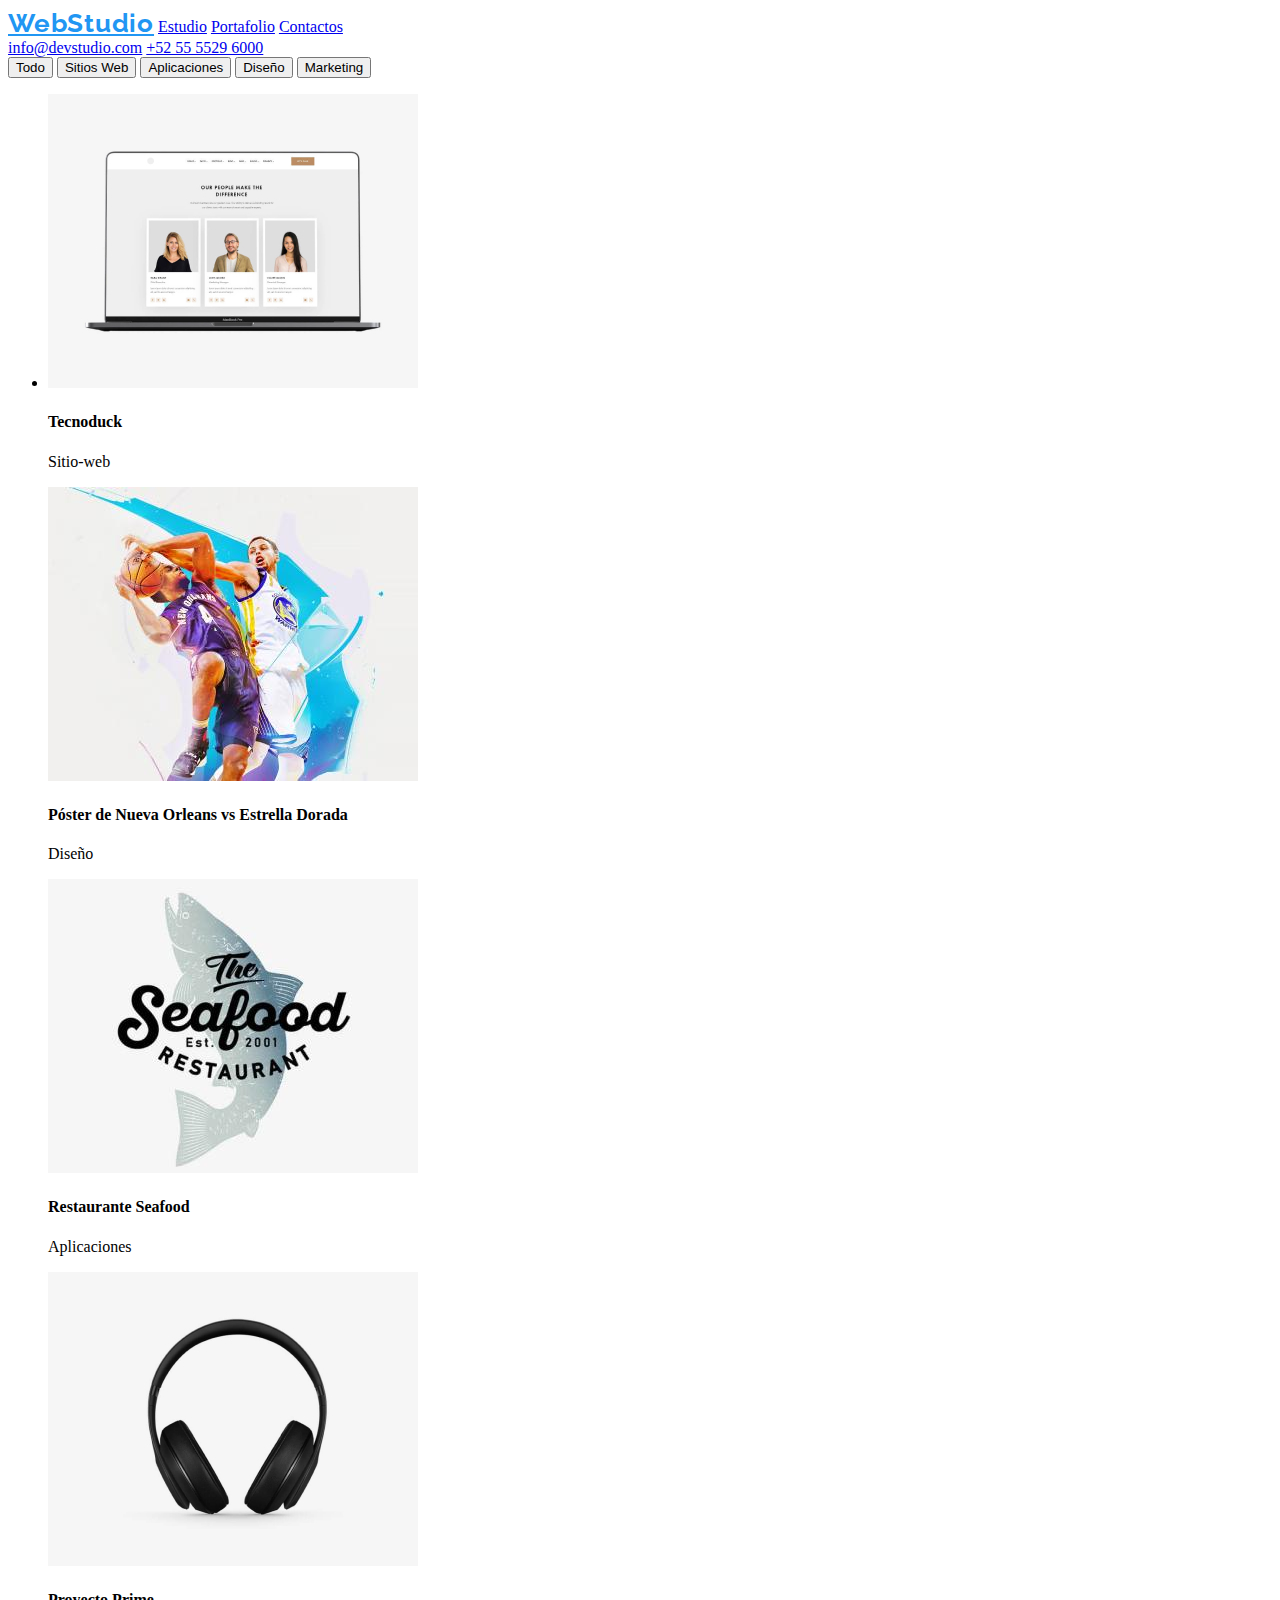
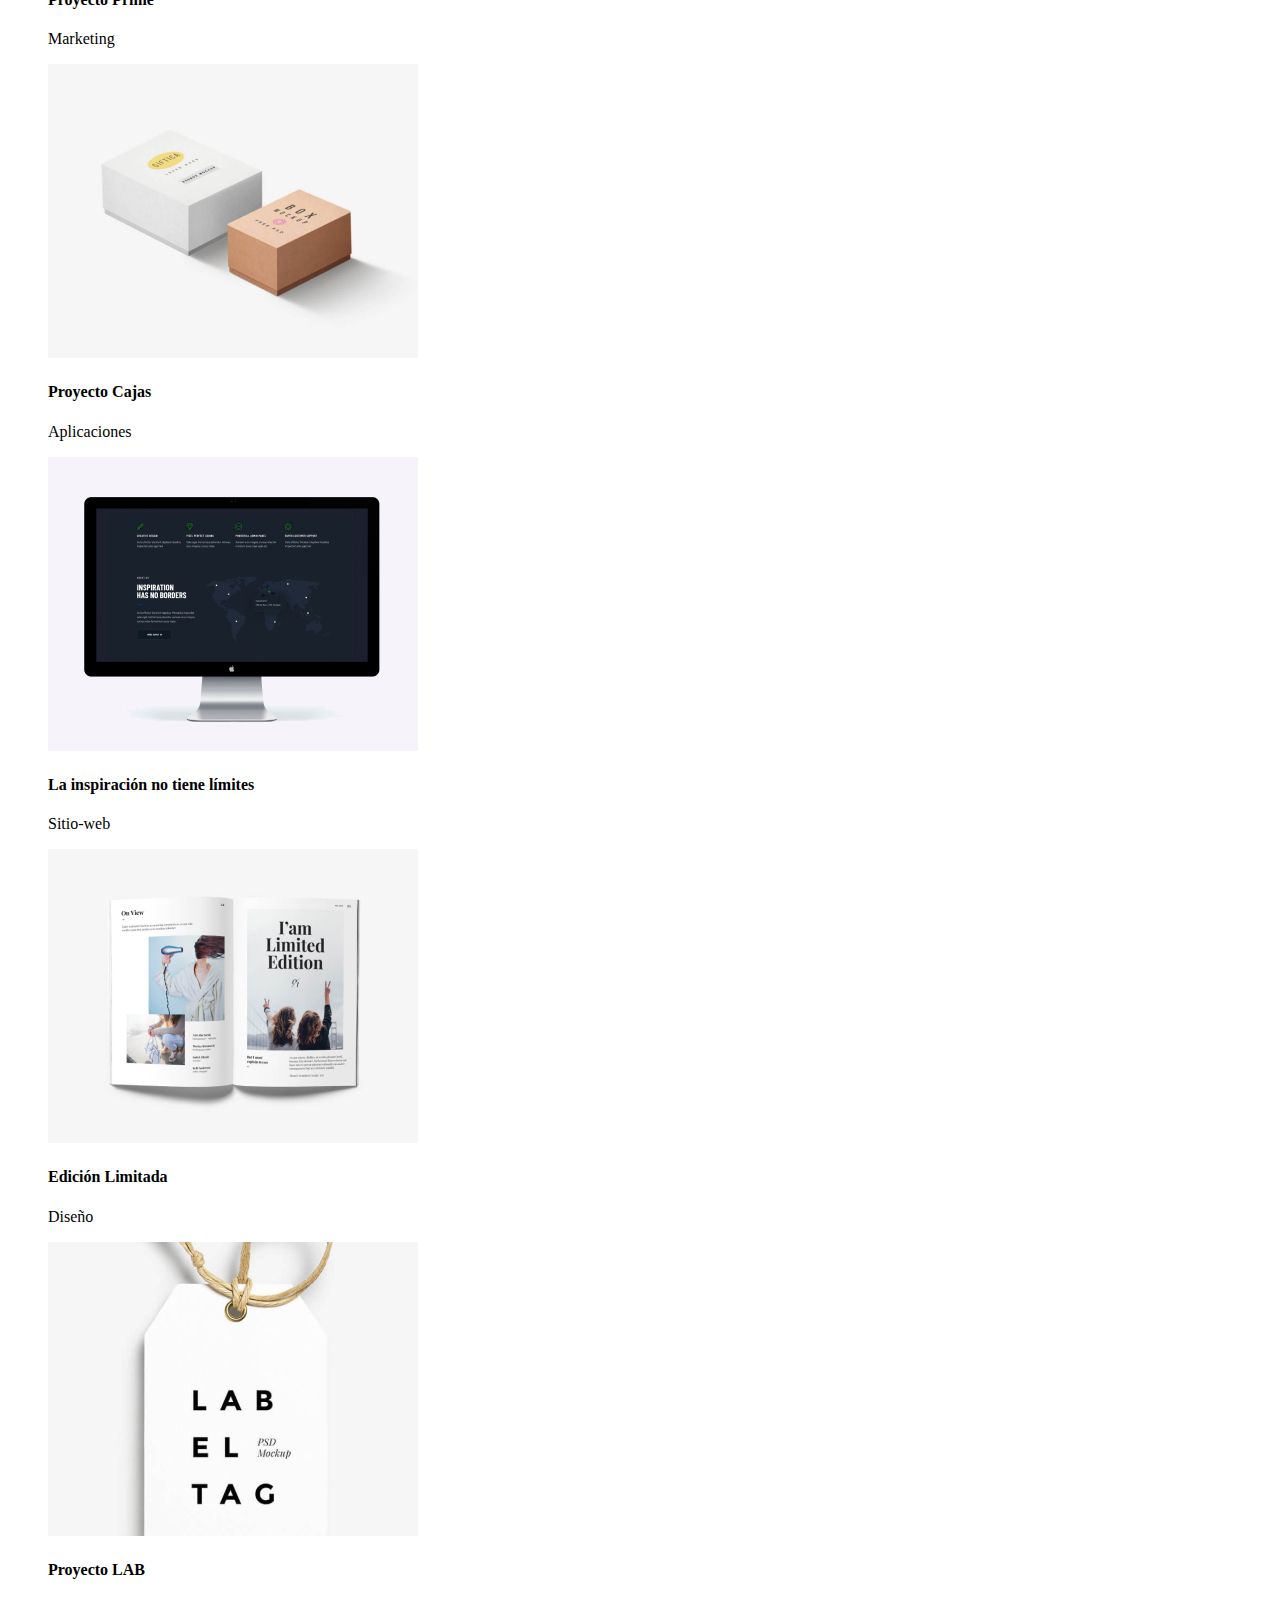
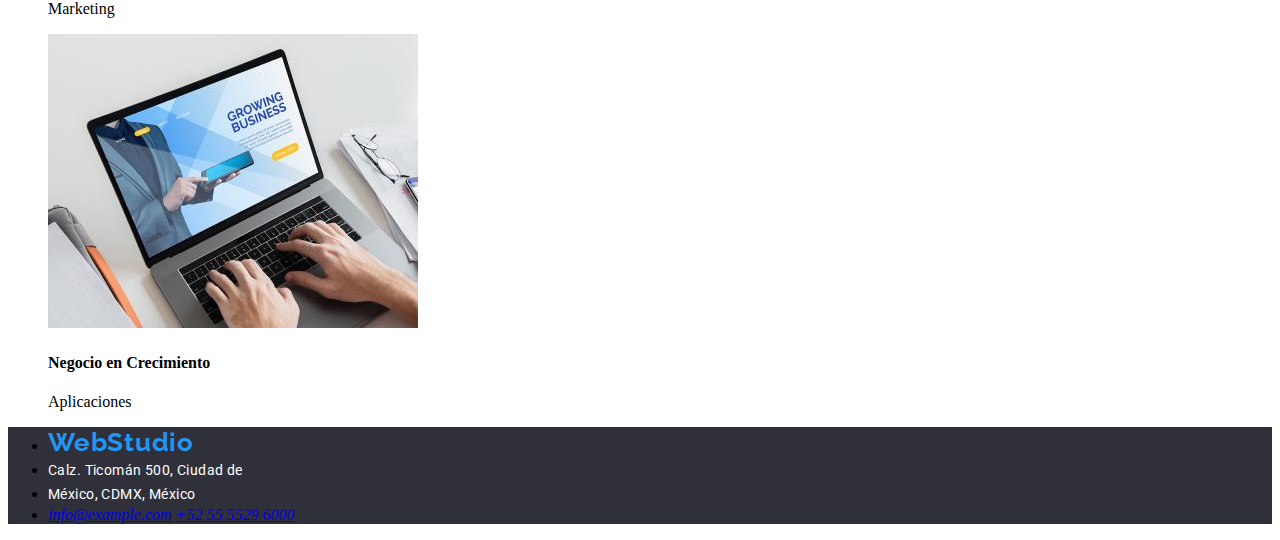
==== portafolio.html @ c9e0e80e "Tarea3" ====
<!DOCTYPE html>
<html lang="en">
<head>
    <meta charset="UTF-8">
    <meta http-equiv="X-UA-Compatible" content="IE=edge">
    <meta name="viewport" content="width=device-width, initial-scale=1.0">
    <title>Portafolio</title>
    <link rel="stylesheet" href="./css/style.css">
    <link href="https://fonts.googleapis.com/css2?family=Roboto:wght@400;500;700;900&display=swap" rel="stylesheet">
    <link href="https://fonts.googleapis.com/css2?family=Raleway:wght@700&family=Roboto:wght@900&display=swap" rel="stylesheet">
</head>
<body>
    <!-- portafolio -->
    <header>
        <div>
            <nav class="link-nav">
            <a class="header-title" href="WebStudio">WebStudio</a>
            <a class="menu-nav" href="Estudio">Estudio</a>
            <a class="menu-nav" href="Portafolio">Portafolio</a>
            <a class="menu-nav" href="Contactos">Contactos</a>
            </nav>
            <a class="contact" href="info@devstudio.com">info@devstudio.com</a>
            <a class="contact" href="+52 55 5529 6000">+52 55 5529 6000</a>
        </div>
    </header>
    <main>
        <div>
            <button class="button-container" type="button">Todo</button>
            <button class="button-container" type="button">Sitios Web</button>
            <button class="button-container" type="button">Aplicaciones</button>
            <button class="button-container" type="button">Diseño</button>
            <button class="button-container" type="button">Marketing</button>
        </div>
<!-- proyecto 1 -->
        <div>
            <ul>
                <li>
                    <img src="./images/image8.jpg" alt="laptop" width="370">
                    <h4>Tecnoduck</h4>
                    <p>Sitio-web</p>
                    <img src="./images/image9.jpg" alt="poster" width="370">
                    <h4>Póster de Nueva Orleans vs Estrella Dorada</h4>
                    <p>Diseño</p>
                    <img src="./images/image10.jpg" alt="logo de restaurante" width="370">
                    <h4>Restaurante Seafood</h4>
                    <p>Aplicaciones</p>
                    <img src="./images/image11.jpg" alt="Audifonos" width="370">
                    <h4>Proyecto Prime</h4>
                    <p>Marketing</p>
                    <img src="./images/image12.jpg" alt="poryecto-cajas" width="370">
                    <h4>Proyecto Cajas</h4>
                    <p>Aplicaciones</p>
                    <img src="./images/image13.jpg" alt="monitor" width="370">
                    <h4>La inspiración no tiene límites</h4>
                    <p>Sitio-web</p>
                    <img src="./images/image14.jpg" alt="Revista" width="370">
                    <h4>Edición Limitada</h4>
                    <p>Diseño</p>
                    <img src="./images/image15.jpg" alt="Etiqueta" width="370">
                    <h4>Proyecto LAB</h4>
                    <p>Marketing</p>
                    <img src="./images/imagen16.jpg" alt="laptop" width="370">
                    <h4>Negocio en Crecimiento</h4>
                    <p>Aplicaciones</p>
                </li>
            </ul>
        </div>
<!-- proyecto 2 -->
        <div></div>
<!-- proyecto 3 -->
        <div></div>
<!-- proyecto 4 -->
        <div></div>
    </main>
    <footer class="footer">
        <ul>
            <li><a class="footer-title">WebStudio</a></li>
            <li><a class="address-1">Calz. Ticomán 500, Ciudad de</a></li>
            <li><a class="address-1">México, CDMX, México</a></li>
            <li>
                <address>
                <a class="info-address" href="info@example.com">info@example.com</a>
                <a class="info-address" href="+52 55 5529 6000">+52 55 5529 6000</a>
                </address>
            </li>
        </ul>
    </footer>
</body>
</html>
---- css/style.css ----
/*Encabezado*/
.link-nav {
    color:#212121;
    color:#2196F3;

}
.header-title {
    font-family: 'Raleway';
    font-style: normal;
    font-weight: 700;
    font-size: 26px;
    line-height: 31px;
    text-align: right;
    letter-spacing: 0.03em;
    color: #2196F3;
}
.body{
    font-family: 'Roboto',sans-serif;
    color: #212121 !important;
}
.menu-nav:hover {
    font-family: 'Roboto';
    font-style: normal;
    font-weight: 500;
    font-size: 14px;
    line-height: 16px;
    letter-spacing: 0.02em;
    color:#2196F3;
    cursor:pointer
}
.contact:hover,
.contact:focus{
    color:  #2196F3; 
    /* Width:1600px;
    Height:80px; */
}
.title-1 {
    font-family: 'Roboto';
    font-style: normal;
    font-weight: 900;
    font-size: 44px;
    line-height: 60px;
    /* or 136% */

    text-align: center;
    letter-spacing: 0.06em;
    text-transform: uppercase;

    color: #FFFFFF;

    /* text-shadow: 0px 4px 4px rgba(0, 0, 0, 0.25); */
    background: #2F303A;
    /* border:1px solid #000000; */
    /* box-sizing: border-box; */
    /* width: 1600px;
    height: 600px;
    left: -4px;
    top: 80px; */

}
.button-container:hover {
    box-sizing: border-box;
    background: #2196F3;
    border: 1px solid #000000;
    box-shadow: 0px 4px 4px rgba(0, 0, 0, 0.15);
    border-radius: 4px;
    cursor: pointer;
}
.title-2{
    font-family: 'Roboto';
    font-style: normal;
    font-weight: 700;
    font-size: 14px;
    line-height: 16px;
    letter-spacing: 0.03em;
    /* text-transform: uppercase; */
    color: #212121;
   
}
.info-text{
    font-family: 'Roboto';
    font-style: normal;
    font-weight: 400;
    font-size: 14px;
    line-height: 24px;
    /* or 171% */
    
    letter-spacing: 0.03em;
    
    color: #757575;
    
}

.grupo-1 {
    /* Group 1 */
    /* position: absolute;
    width: 1170px;
    height: 122px;
    left: 215px;
    top: 775px;
    bottom: 1513px; */
}

.title-3{
    font-family: 'Roboto';
    font-style: normal;
    font-weight: 700;
    font-size: 36px;
    line-height: 42px;
    text-align: center;
    letter-spacing: 0.03em;

    color: #212121;
}
.title-4{
    font-family: 'Roboto';
    font-style: normal;
    font-weight: 700;
    font-size: 36px;
    line-height: 42px;
    text-align: center;
    letter-spacing: 0.03em;

    color: #212121;

}
.letter-title2{
    font-family: 'Roboto';
    font-style: normal;
    font-weight: 500;
    font-size: 16px;
    line-height: 19px;
    /* identical to box height */
    letter-spacing: 0.03em;
    color: #212121;
}
.letter-info{
    font-family: 'Roboto';
    font-style: normal;
    font-weight: 400;
    font-size: 16px;
    line-height: 19px;
    /* identical to box height */
    letter-spacing: 0.03em;

    color: #757575;
}
.footer{
    background-color: #2F303A;
}
.footer-title{
    font-family: 'Raleway';
font-style: normal;
font-weight: 700;
font-size: 26px;
line-height: 31px;
/* identical to box height */

letter-spacing: 0.03em;

color: #2196F3;

}
.address-1{
    font-family: 'Roboto';
    font-style: normal;
    font-weight: 400;
    font-size: 14px;
    line-height: 24px;
    /* or 171% */

    letter-spacing: 0.03em;

    color: #FFFFFF;
}
.info-address:hover {
    font-family: 'Roboto';
    font-style: normal;
    font-weight: 400;
    font-size: 14px;
    line-height: 24px;
    /* or 171% */

    letter-spacing: 0.03em;

    color: rgba(255, 255, 255, 0.6);
    
}
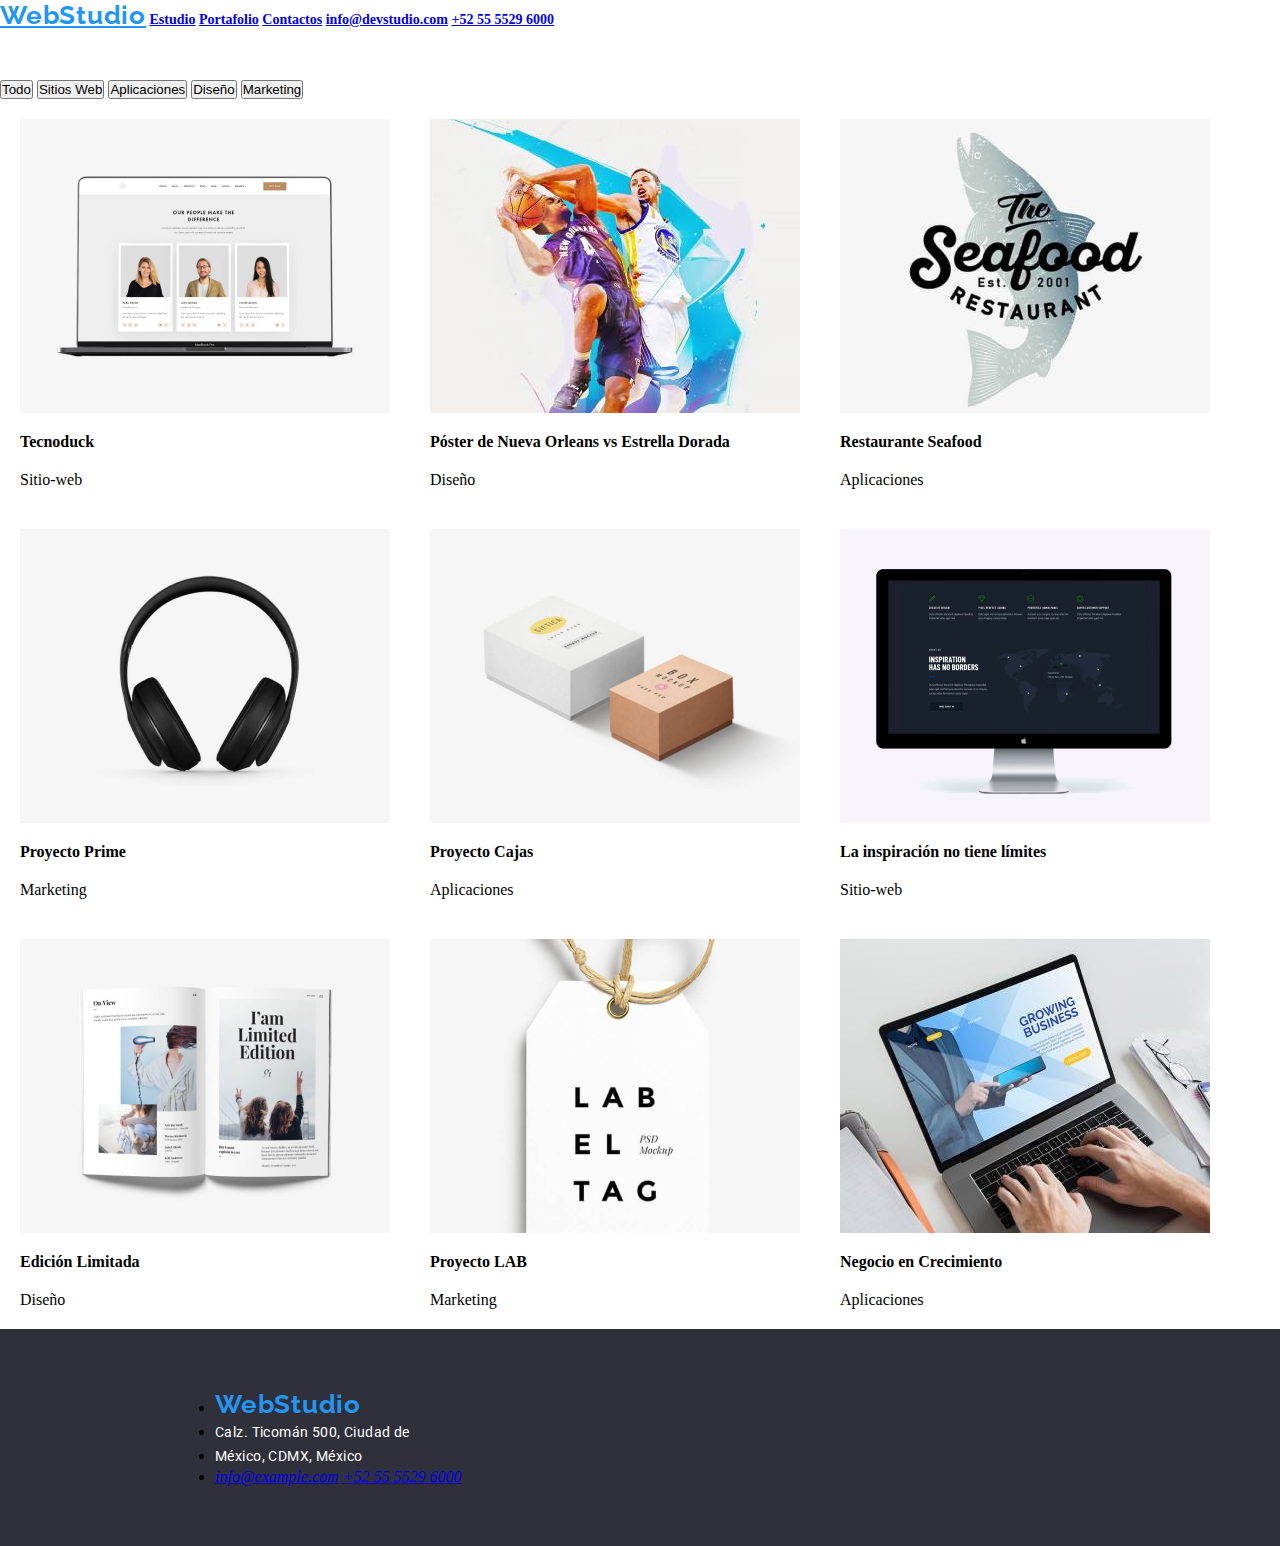
==== commit 4b16bf91: "tarea 3" ====
--- a/portafolio.html
+++ b/portafolio.html
@@ -18,9 +18,9 @@
             <a class="menu-nav" href="Estudio">Estudio</a>
             <a class="menu-nav" href="Portafolio">Portafolio</a>
             <a class="menu-nav" href="Contactos">Contactos</a>
-            </nav>
             <a class="contact" href="info@devstudio.com">info@devstudio.com</a>
             <a class="contact" href="+52 55 5529 6000">+52 55 5529 6000</a>
+            </nav>
         </div>
     </header>
     <main>
@@ -32,33 +32,49 @@
             <button class="button-container" type="button">Marketing</button>
         </div>
 <!-- proyecto 1 -->
-        <div>
+        <div class="tarjetas">
             <ul>
                 <li>
                     <img src="./images/image8.jpg" alt="laptop" width="370">
                     <h4>Tecnoduck</h4>
                     <p>Sitio-web</p>
+                </li>
+                <li>
                     <img src="./images/image9.jpg" alt="poster" width="370">
                     <h4>Póster de Nueva Orleans vs Estrella Dorada</h4>
                     <p>Diseño</p>
+                </li>
+                <li>
                     <img src="./images/image10.jpg" alt="logo de restaurante" width="370">
                     <h4>Restaurante Seafood</h4>
                     <p>Aplicaciones</p>
+                </li>
+                <li>
                     <img src="./images/image11.jpg" alt="Audifonos" width="370">
                     <h4>Proyecto Prime</h4>
                     <p>Marketing</p>
+                </li>
+                <li>
                     <img src="./images/image12.jpg" alt="poryecto-cajas" width="370">
                     <h4>Proyecto Cajas</h4>
                     <p>Aplicaciones</p>
+                </li> 
+                <li>
                     <img src="./images/image13.jpg" alt="monitor" width="370">
                     <h4>La inspiración no tiene límites</h4>
                     <p>Sitio-web</p>
+                </li>
+                <li>
                     <img src="./images/image14.jpg" alt="Revista" width="370">
                     <h4>Edición Limitada</h4>
                     <p>Diseño</p>
+                </li>    
+                <li>
                     <img src="./images/image15.jpg" alt="Etiqueta" width="370">
                     <h4>Proyecto LAB</h4>
                     <p>Marketing</p>
+                </li>    
+                <li>    
                     <img src="./images/imagen16.jpg" alt="laptop" width="370">
                     <h4>Negocio en Crecimiento</h4>
                     <p>Aplicaciones</p>
--- a/css/style.css
+++ b/css/style.css
@@ -2,8 +2,29 @@
 .link-nav {
     color:#212121;
     color:#2196F3;
-
-}
+    font-weight: 700;
+    font-size: 14px;
+    line-height: 16px;
+    text-decoration: none;
+    position: relative;
+    width: 1600px;
+    height: 80px;
+    left: 0px;
+    top: 0px;
+}
+
+* {
+    margin: 0%;
+    padding: 0%;
+}
+
+.body{
+    flex-direction: column;
+    font-family: 'Roboto', 'Raleway' sans-serif;
+    color: #212121 !important;
+    margin-top: 80px;
+}
+
 .header-title {
     font-family: 'Raleway';
     font-style: normal;
@@ -14,10 +35,15 @@
     letter-spacing: 0.03em;
     color: #2196F3;
 }
-.body{
-    font-family: 'Roboto',sans-serif;
-    color: #212121 !important;
-}
+
+.header-container {
+    margin-left: 215px;
+    margin-top: 24px;
+    display: flex;
+    justify-content:space-between;
+    text-align: right;
+}
+
 .menu-nav:hover {
     font-family: 'Roboto';
     font-style: normal;
@@ -30,11 +56,16 @@
 }
 .contact:hover,
 .contact:focus{
-    color:  #2196F3; 
+    color:  #2196F3;
     /* Width:1600px;
     Height:80px; */
 }
-.title-1 {
+
+h1 {
+    padding-top: 200px;
+}
+
+.title-1  {
     font-family: 'Roboto';
     font-style: normal;
     font-weight: 900;
@@ -49,15 +80,28 @@
     color: #FFFFFF;
 
     /* text-shadow: 0px 4px 4px rgba(0, 0, 0, 0.25); */
-    background: #2F303A;
+    background-color: #2F303A;
     /* border:1px solid #000000; */
     /* box-sizing: border-box; */
-    /* width: 1600px;
+    width: 1600px;
     height: 600px;
     left: -4px;
-    top: 80px; */
-
-}
+    top: 94px;
+    bottom: 94px;
+
+}
+
+.h2 {
+    font-style: normal;
+    font-weight: 700;
+    font-size: 36px;
+    line-height: 42px;
+    text-align: center;
+    letter-spacing: 0.03em;
+
+    color: #212121;
+}
+
 .button-container:hover {
     box-sizing: border-box;
     background: #2196F3;
@@ -75,7 +119,7 @@
     letter-spacing: 0.03em;
     /* text-transform: uppercase; */
     color: #212121;
-   
+
 }
 .info-text{
     font-family: 'Roboto';
@@ -84,21 +128,27 @@
     font-size: 14px;
     line-height: 24px;
     /* or 171% */
-    
-    letter-spacing: 0.03em;
-    
+
+    letter-spacing: 0.03em;
+
     color: #757575;
-    
-}
-
-.grupo-1 {
-    /* Group 1 */
-    /* position: absolute;
-    width: 1170px;
-    height: 122px;
-    left: 215px;
-    top: 775px;
-    bottom: 1513px; */
+
+}
+
+ .tarjetas li {
+    display:flex;
+    flex-direction: column;
+    flex-wrap:wrap;
+    gap: 20px;
+    align-content:stretch;
+    border-bottom: #212121;
+    margin: 20px;
+ }
+
+.tarjetas ul{
+    display:flex;
+    flex-direction: row;
+    flex-wrap:wrap
 }
 
 .title-3{
@@ -147,6 +197,7 @@
 }
 .footer{
     background-color: #2F303A;
+    padding: 60px 215px;
 }
 .footer-title{
     font-family: 'Raleway';
@@ -171,7 +222,7 @@
 
     letter-spacing: 0.03em;
 
-    color: #FFFFFF;
+    color:#FFFFFF;
 }
 .info-address:hover {
     font-family: 'Roboto';
@@ -184,5 +235,9 @@
     letter-spacing: 0.03em;
 
     color: rgba(255, 255, 255, 0.6);
-    
+
+}
+
+.tarjetas {
+    border-bottom: 300px;
 }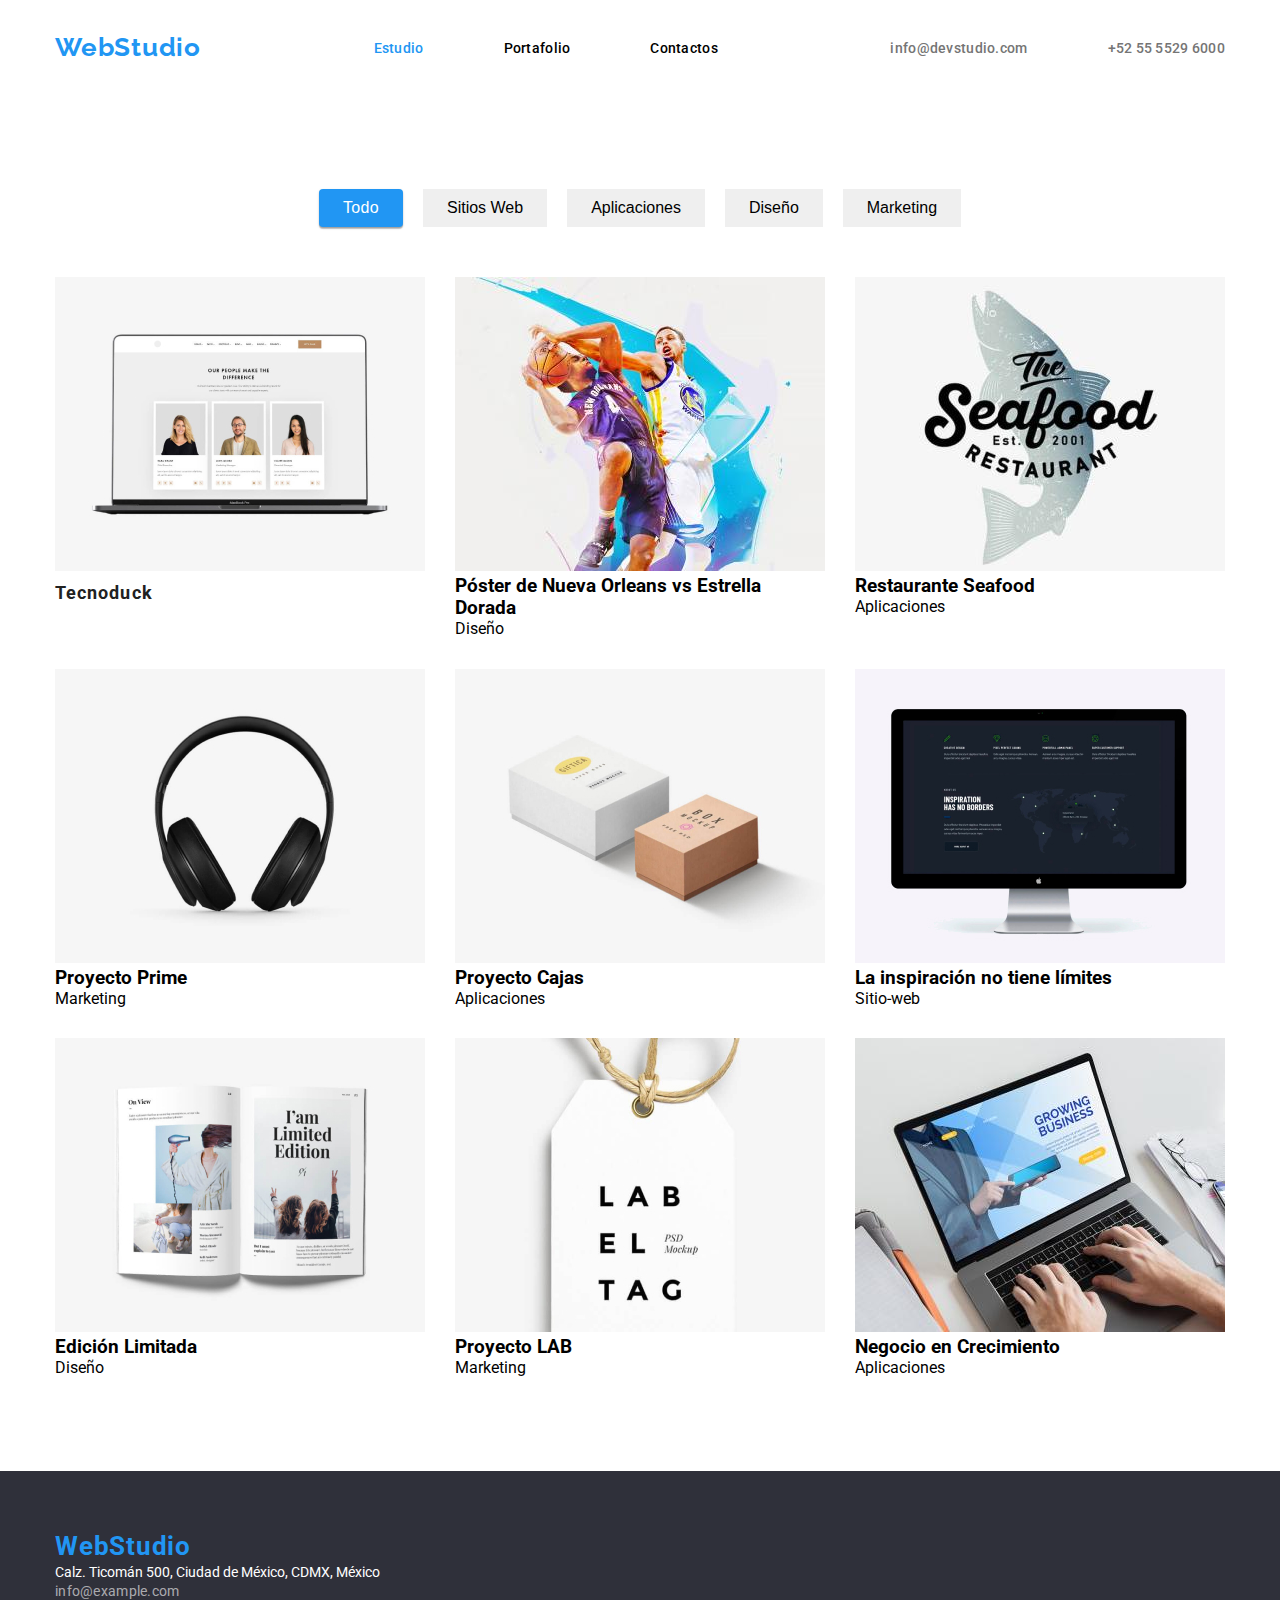
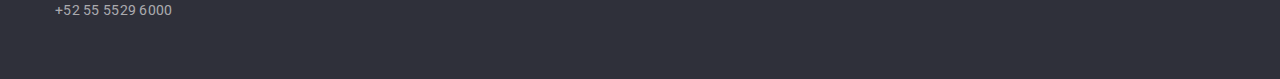
==== commit 7fc66092: "commit" ====
--- a/portafolio.html
+++ b/portafolio.html
@@ -12,94 +12,98 @@
 <body>
     <!-- portafolio -->
     <header>
-        <div>
-            <nav class="link-nav">
-            <a class="header-title" href="WebStudio">WebStudio</a>
-            <a class="menu-nav" href="Estudio">Estudio</a>
-            <a class="menu-nav" href="Portafolio">Portafolio</a>
-            <a class="menu-nav" href="Contactos">Contactos</a>
-            <a class="contact" href="info@devstudio.com">info@devstudio.com</a>
-            <a class="contact" href="+52 55 5529 6000">+52 55 5529 6000</a>
+        <div class="container header-container">
+            <p><a class="header-title" href="index.html">WebStudio</a></p>
+            <nav>
+                <ul class="nav-menu">    
+                    <li><a class="menu-nav current" href="studio.html">Estudio</a></li>
+                    <li><a class="menu-nav" href="portafolio.html">Portafolio</a></li>
+                    <li><a class="menu-nav" href="Contactos">Contactos</a></li>
+                </ul>
             </nav>
+            <ul class="contact-menu">
+                <li><a class="contact" href="info@devstudio.com">info@devstudio.com</a></li>
+                <li><a class="contact" href="+52-55-5529-6000">+52 55 5529 6000</a></li>
+            </ul>  
         </div>
     </header>
     <main>
-        <div>
-            <button class="button-container" type="button">Todo</button>
-            <button class="button-container" type="button">Sitios Web</button>
-            <button class="button-container" type="button">Aplicaciones</button>
-            <button class="button-container" type="button">Diseño</button>
-            <button class="button-container" type="button">Marketing</button>
-        </div>
+        <section class="portafolio section">
+            <div class="container">
+        <ul class="button-list">
+            <li><button class="buttons current" type="button">Todo</button></li>
+            <li><button class="filter" type="button">Sitios Web</button></li>
+            <li><button class="filter" type="button">Aplicaciones</button></li>
+            <li><button class="filter" type="button">Diseño</button></li>
+            <li><button class="filter" type="button">Marketing</button></li>
+        </ul>
 <!-- proyecto 1 -->
-        <div class="tarjetas">
-            <ul>
-                <li>
+            <ul class="portafolio-list">
+                <li class="portafolio-item">
                     <img src="./images/image8.jpg" alt="laptop" width="370">
-                    <h4>Tecnoduck</h4>
+                    <h3 class="portafolio-title">Tecnoduck</h3>
+                    <p class="portafolio-description">Sitio-web</p>
+                </li>
+                <li class="portafolio-item">
+                    <img src="./images/image9.jpg" alt="poster" width="370">
+                    <h3>Póster de Nueva Orleans vs Estrella Dorada</h3>
+                    <p>Diseño</p>
+                </li>
+                <li class="portafolio-item">
+                    <img src="./images/image10.jpg" alt="logo de restaurante" width="370">
+                    <h3>Restaurante Seafood</h3>
+                    <p>Aplicaciones</p>
+                </li>
+                <li class="portafolio-item">
+                    <img src="./images/image11.jpg" alt="Audifonos" width="370">
+                    <h3>Proyecto Prime</h3>
+                    <p>Marketing</p>
+                </li>
+                <li class="portafolio-item">
+                    <img src="./images/image12.jpg" alt="poryecto-cajas" width="370">
+                    <h3>Proyecto Cajas</h3>
+                    <p>Aplicaciones</p>
+                </li> 
+                <li class="portafolio-item">
+                    <img src="./images/image13.jpg" alt="monitor" width="370">
+                    <h3>La inspiración no tiene límites</h3>
                     <p>Sitio-web</p>
                 </li>
-                <li>
-                    <img src="./images/image9.jpg" alt="poster" width="370">
-                    <h4>Póster de Nueva Orleans vs Estrella Dorada</h4>
-                    <p>Diseño</p>
-                </li>
-                <li>
-                    <img src="./images/image10.jpg" alt="logo de restaurante" width="370">
-                    <h4>Restaurante Seafood</h4>
-                    <p>Aplicaciones</p>
-                </li>
-                <li>
-                    <img src="./images/image11.jpg" alt="Audifonos" width="370">
-                    <h4>Proyecto Prime</h4>
-                    <p>Marketing</p>
-                </li>
-                <li>
-                    <img src="./images/image12.jpg" alt="poryecto-cajas" width="370">
-                    <h4>Proyecto Cajas</h4>
-                    <p>Aplicaciones</p>
-                </li> 
-                <li>
-                    <img src="./images/image13.jpg" alt="monitor" width="370">
-                    <h4>La inspiración no tiene límites</h4>
-                    <p>Sitio-web</p>
-                </li>
-                <li>
+                <li class="portafolio-item">
                     <img src="./images/image14.jpg" alt="Revista" width="370">
-                    <h4>Edición Limitada</h4>
+                    <h3>Edición Limitada</h3>
                     <p>Diseño</p>
                 </li>    
-                <li>
+                <li class="portafolio-item">
                     <img src="./images/image15.jpg" alt="Etiqueta" width="370">
-                    <h4>Proyecto LAB</h4>
+                    <h3>Proyecto LAB</h3>
                     <p>Marketing</p>
                 </li>    
-                <li>    
+                <li class="portafolio-item">    
                     <img src="./images/imagen16.jpg" alt="laptop" width="370">
-                    <h4>Negocio en Crecimiento</h4>
+                    <h3>Negocio en Crecimiento</h3>
                     <p>Aplicaciones</p>
                 </li>
             </ul>
-        </div>
-<!-- proyecto 2 -->
-        <div></div>
-<!-- proyecto 3 -->
-        <div></div>
-<!-- proyecto 4 -->
-        <div></div>
+            </div>
+        </section>
+
     </main>
-    <footer class="footer">
+    <footer class="footbar">
+        <div class="container">
+            <p><a class="logo-footer link" href="">WebStudio</a></p>
+            <address class="address">
+            <a class="location link">Calz. Ticomán 500, Ciudad de México, CDMX, México</a>
+            </address>
         <ul>
-            <li><a class="footer-title">WebStudio</a></li>
-            <li><a class="address-1">Calz. Ticomán 500, Ciudad de</a></li>
-            <li><a class="address-1">México, CDMX, México</a></li>
             <li>
-                <address>
-                <a class="info-address" href="info@example.com">info@example.com</a>
-                <a class="info-address" href="+52 55 5529 6000">+52 55 5529 6000</a>
-                </address>
+                <a class="contact link" href="info@example.com">info@example.com</a>
+            </li>
+            <li>   
+                <a class="contact link" href="+52-55-5529-6000">+52 55 5529 6000</a>
             </li>
         </ul>
+        </div>
     </footer>
 </body>
 </html>--- a/css/style.css
+++ b/css/style.css
@@ -1,28 +1,36 @@
 /*Encabezado*/
-.link-nav {
-    color:#212121;
-    color:#2196F3;
-    font-weight: 700;
-    font-size: 14px;
-    line-height: 16px;
+
+:root{
+    --container-padding: calc((100% - 1200px)/2);
+    --primary-black-color:#212121; 
+    --primary-white-color: #ffffff;
+    --primary-text-color: #757575;
+
+    --background-dark-color: #2f303a;
+
+    --accent-color: #2196f3;
+}
+
+* {
+    box-sizing: border-box;
+    margin: 0;
+    padding: 0;
+}
+
+body{
+    font-family: 'Roboto', 'Raleway', sans-serif;
+    color: var(----primary-black-color);
+}
+a{
     text-decoration: none;
-    position: relative;
-    width: 1600px;
-    height: 80px;
-    left: 0px;
-    top: 0px;
-}
-
-* {
-    margin: 0%;
-    padding: 0%;
-}
-
-.body{
-    flex-direction: column;
-    font-family: 'Roboto', 'Raleway' sans-serif;
-    color: #212121 !important;
-    margin-top: 80px;
+}
+
+li{
+    list-style: none;
+}
+
+a{
+    text-decoration: none;
 }
 
 .header-title {
@@ -33,211 +41,342 @@
     line-height: 31px;
     text-align: right;
     letter-spacing: 0.03em;
-    color: #2196F3;
-}
-
-.header-container {
-    margin-left: 215px;
-    margin-top: 24px;
-    display: flex;
-    justify-content:space-between;
-    text-align: right;
-}
-
-.menu-nav:hover {
-    font-family: 'Roboto';
+    color:var(--accent-color);
+}
+
+.container {
+    width: 1200px;
+    padding-left: 15px;
+    padding-right: 15px;
+    margin: 0 auto;  
+}
+.section{
+    padding-top: 94px;
+    padding-bottom: 94px;
+    }
+
+.subtitle {
+    font-style: normal;
+    font-weight: 700;
+    font-size: 36px;
+    line-height: 1.16;
+    text-align: center;
+    /* letter-spacing: 0.03em; */
+    color: var(----primary-black-color);
+    margin-bottom: 50px;
+}
+
+.header-container{
+    display: flex;
+    align-items: center;
+    justify-content: space-between;
+    gap: 100px;
+    padding-top: 32px;
+    padding-bottom: 32px;
+    
+}
+.nav-menu{
+    display: flex;
+    align-items: center;
+    gap: 80px;
+}
+.contact-menu{
+    display: flex;
+    align-items: center;
+    gap: 80px;
+}
+.contact{
     font-style: normal;
     font-weight: 500;
     font-size: 14px;
     line-height: 16px;
     letter-spacing: 0.02em;
+
+    color: var(--primary-text-color);
+}
+.menu-nav{
+    font-style: normal;
+    font-weight: 500;
+    font-size: 14px;
+    line-height: 16px;
+    letter-spacing: 0.02em;
+
+    color: var(----primary-black-color);
+}
+.current{
+    font-style: normal;
+    font-weight: 500;
+    font-size: 14px;
+    line-height: 16px;
+    letter-spacing: 0.02em;
+
+    color:var(--accent-color);
+}
+.nav-menu .menu-nav:hover,
+.nav-menu .menu-nav:focus,
+.contact-menu .contact:hover,
+.contact-menu .contact:focus{
     color:#2196F3;
-    cursor:pointer
-}
-.contact:hover,
-.contact:focus{
-    color:  #2196F3;
-    /* Width:1600px;
-    Height:80px; */
-}
-
-h1 {
-    padding-top: 200px;
-}
-
-.title-1  {
-    font-family: 'Roboto';
+}
+
+/* Seccion Principal */
+
+.title {
+    background-color:var(--background-dark-color);
+    padding: 200px var(--container-padding);
+    text-align: center;
+}
+
+ .title-1 {
     font-style: normal;
     font-weight: 900;
     font-size: 44px;
-    line-height: 60px;
-    /* or 136% */
-
-    text-align: center;
+    line-height: 1.36px;
     letter-spacing: 0.06em;
-    text-transform: uppercase;
-
-    color: #FFFFFF;
-
-    /* text-shadow: 0px 4px 4px rgba(0, 0, 0, 0.25); */
-    background-color: #2F303A;
+    /* text-transform: uppercase; */
+    color: var(--primary-white-color);
+    margin:20px auto;
+
     /* border:1px solid #000000; */
     /* box-sizing: border-box; */
-    width: 1600px;
+    /* width: 1600px;
     height: 600px;
     left: -4px;
     top: 94px;
-    bottom: 94px;
-
-}
-
-.h2 {
-    font-style: normal;
-    font-weight: 700;
-    font-size: 36px;
-    line-height: 42px;
-    text-align: center;
+    bottom: 94px; */
+
+}
+
+.title-button-primary { 
+    font-style: normal;
+    font-weight: 700px;
+    font-size:16px;
+    line-height:1.87;
+    letter-spacing: 0.06em;
+    color: var(--primary-white-color);
+    background:var(--accent-color);
+
+    /* display: flex;
+    flex-direction: row;
+    justify-content: center;
+    align-items: center;
+    padding: 10px 32px;
+    gap: 10px; */
+}
+
+.feature-list {
+    display: flex;
+    gap: 30px;
+}
+
+.feature-items {
+    flex-basis: calc((100% - 120px / 4));
+}
+
+.feature .feature-title {
+    font-style: normal;
+    font-weight: 700;
+    font-size: 14px;
+    line-height: 1.14;
+    /* letter-spacing: 0.03em; */
+    /* text-transform: uppercase; */
+    color: var(----primary-black-color);
+    margin-bottom: 10px;
+}
+
+.info-text {
+    font-family: 'Roboto';
+    font-style: normal;
+    font-weight: 400;
+    font-size: 14px;
+    line-height: 24px;
+    /* or 171% */
+
     letter-spacing: 0.03em;
 
-    color: #212121;
+    color: var(--primary-text-color);
+
+}
+/* Seccion 2 */
+.what-we-do-list {
+    display: flex;
+    gap: 30px;
+}
+.what-we-do-items { 
+    flex-basis: calc((100% - 90px) / 3 );
+}
+
+/* Seccion Album */
+
+.album-list {
+    display: flex;
+    gap: 30px;
+}
+.album-item {
+    flex-basis: calc((100% - 120px) / 4);
+    box-shadow: 0px 1px 3px rgba(0, 0, 0, 0.12), 0px 1px 1px rgba(0, 0, 0, 0.14), 0px 2px 1px rgba(0, 0, 0, 0.2);
+    border-radius: 0px 0px 4px 4px;
+}
+
+.album .album-title {
+    font-style: normal;
+    font-weight: 500;
+    font-size: 16px;
+    line-height: 1.18;
+    color: var(----primary-black-color);
+    text-align: center;
+    margin-bottom: 10px;
+}
+
+.album .album-description {
+    font-style: normal;
+    font-weight: 400;
+    font-size: 16px;
+    line-height: 1.18;
+    color: var(--primary-text-color);
+    text-align: center;
+    margin-bottom: 10px;
 }
 
 .button-container:hover {
     box-sizing: border-box;
-    background: #2196F3;
+    background:var(--accent-color);;
     border: 1px solid #000000;
     box-shadow: 0px 4px 4px rgba(0, 0, 0, 0.15);
     border-radius: 4px;
     cursor: pointer;
 }
-.title-2{
-    font-family: 'Roboto';
-    font-style: normal;
-    font-weight: 700;
-    font-size: 14px;
-    line-height: 16px;
+.footbar {
+    background-color: var(--background-dark-color);
+    padding: 60px 0;
+}
+.footbar .logo-footer {
+    font-style: normal;
+    font-weight: 700;
+    font-size: 26px;
+    line-height: 31px;
     letter-spacing: 0.03em;
-    /* text-transform: uppercase; */
-    color: #212121;
-
-}
-.info-text{
-    font-family: 'Roboto';
-    font-style: normal;
-    font-weight: 400;
-    font-size: 14px;
-    line-height: 24px;
+
+    color: var(--accent-color);
+}
+.footbar .location {
+    font-style: normal;
+    font-weight: 400;
+    font-size: 14px;
+    line-height: 1.7px;
+   
+    /* letter-spacing: 0.03em; */
+
+    color: var(--primary-white-color);
+}
+.footbar .contact {
+    font-style: normal;
+    font-weight: 400;
+    font-size: 14px;
+    line-height: 1.71px;
     /* or 171% */
-
-    letter-spacing: 0.03em;
-
-    color: #757575;
-
-}
-
- .tarjetas li {
-    display:flex;
-    flex-direction: column;
-    flex-wrap:wrap;
+    /* letter-spacing: 0.03em; */
+    color: rgba(255, 255, 255, 0.6);
+
+}
+
+.address .contact:hover,
+.address .contact:focus {
+    color: var(--accent-color)
+} 
+
+/* Seccion Portafolio */
+
+.button-list{
+    display: flex;
+    align-items: center;
+    justify-content: center;
     gap: 20px;
-    align-content:stretch;
-    border-bottom: #212121;
-    margin: 20px;
- }
-
-.tarjetas ul{
-    display:flex;
-    flex-direction: row;
-    flex-wrap:wrap
-}
-
-.title-3{
-    font-family: 'Roboto';
-    font-style: normal;
-    font-weight: 700;
-    font-size: 36px;
-    line-height: 42px;
-    text-align: center;
-    letter-spacing: 0.03em;
-
-    color: #212121;
-}
-.title-4{
-    font-family: 'Roboto';
-    font-style: normal;
-    font-weight: 700;
-    font-size: 36px;
-    line-height: 42px;
-    text-align: center;
-    letter-spacing: 0.03em;
-
-    color: #212121;
-
-}
-.letter-title2{
-    font-family: 'Roboto';
-    font-style: normal;
-    font-weight: 500;
-    font-size: 16px;
-    line-height: 19px;
-    /* identical to box height */
-    letter-spacing: 0.03em;
-    color: #212121;
-}
-.letter-info{
-    font-family: 'Roboto';
-    font-style: normal;
-    font-weight: 400;
-    font-size: 16px;
-    line-height: 19px;
-    /* identical to box height */
-    letter-spacing: 0.03em;
-
-    color: #757575;
-}
-.footer{
-    background-color: #2F303A;
-    padding: 60px 215px;
-}
-.footer-title{
-    font-family: 'Raleway';
-font-style: normal;
-font-weight: 700;
-font-size: 26px;
-line-height: 31px;
-/* identical to box height */
-
-letter-spacing: 0.03em;
-
-color: #2196F3;
-
-}
-.address-1{
-    font-family: 'Roboto';
-    font-style: normal;
-    font-weight: 400;
-    font-size: 14px;
-    line-height: 24px;
-    /* or 171% */
-
-    letter-spacing: 0.03em;
-
-    color:#FFFFFF;
-}
-.info-address:hover {
-    font-family: 'Roboto';
-    font-style: normal;
-    font-weight: 400;
-    font-size: 14px;
-    line-height: 24px;
-    /* or 171% */
-
-    letter-spacing: 0.03em;
-
-    color: rgba(255, 255, 255, 0.6);
-
-}
-
-.tarjetas {
-    border-bottom: 300px;
+    margin-bottom: 50px;
+}
+.buttons{
+    font-style: normal;
+    font-weight: 500;
+    font-size: 16px;
+    line-height: 1.6;
+    text-align: center;
+    color: var(--primary-white-color);
+    padding: 6px 24px;
+    border:none;
+    cursor: pointer;
+}
+
+
+.button{
+    font-style: normal;
+    font-weight: 500;
+    font-size: 16px;
+    line-height: 1.6;
+    text-align: center;
+    color:var(--primary-text-color)
+}
+
+.filter {
+    font-style: normal;
+    font-weight: 500;
+    font-size: 16px;
+    line-height: 1.6;
+    text-align: center;
+    color: var(----primary-black-color);
+    padding: 6px 24px;
+    border:none;
+    cursor: pointer;
+}
+
+.filter:hover {
+    background-color: var(--accent-color);
+}
+.portafolio-list {
+    display: flex;
+    flex-wrap: wrap;
+    gap: 30px;
+}
+
+.portafolio-item { 
+    flex-basis:calc((100% - 90px) / 3)
+}
+
+.portafolio .current {
+    font-weight: 500;
+    font-size: 16px;
+    line-height: 1.6;
+    color:var(--primary-white-color);
+
+    background: var(--accent-color);
+
+    box-shadow: 0px 1px 3px rgba(0, 0, 0, 0.12), 0px 1px 1px rgba(0, 0, 0, 0.14), 0px 2px 1px rgba(0, 0, 0, 0.2);
+    border-radius:4px;
+
+}
+
+.portafolio .button {
+    font-style: normal;
+    font-weight: 500;
+    font-size: 16px;
+    line-height: 1.6;
+    color:var(--primary-black-color);
+
+    background: #FFFFFF;
+/* material shadow v1 */
+}
+
+.portafolio .portafolio-title {
+    font-style: normal;
+    font-weight: 700;
+    font-size: 18px;
+    line-height: 2;
+    letter-spacing: 0.06em;
+    color: var(--primary-black-color)
+}
+.portafolio .portafolio-description {
+    font-style: normal;
+    font-weight: 400;
+    font-size: 16px;
+    line-height: 1.8;
+    color:var(--primary-white-color)
 }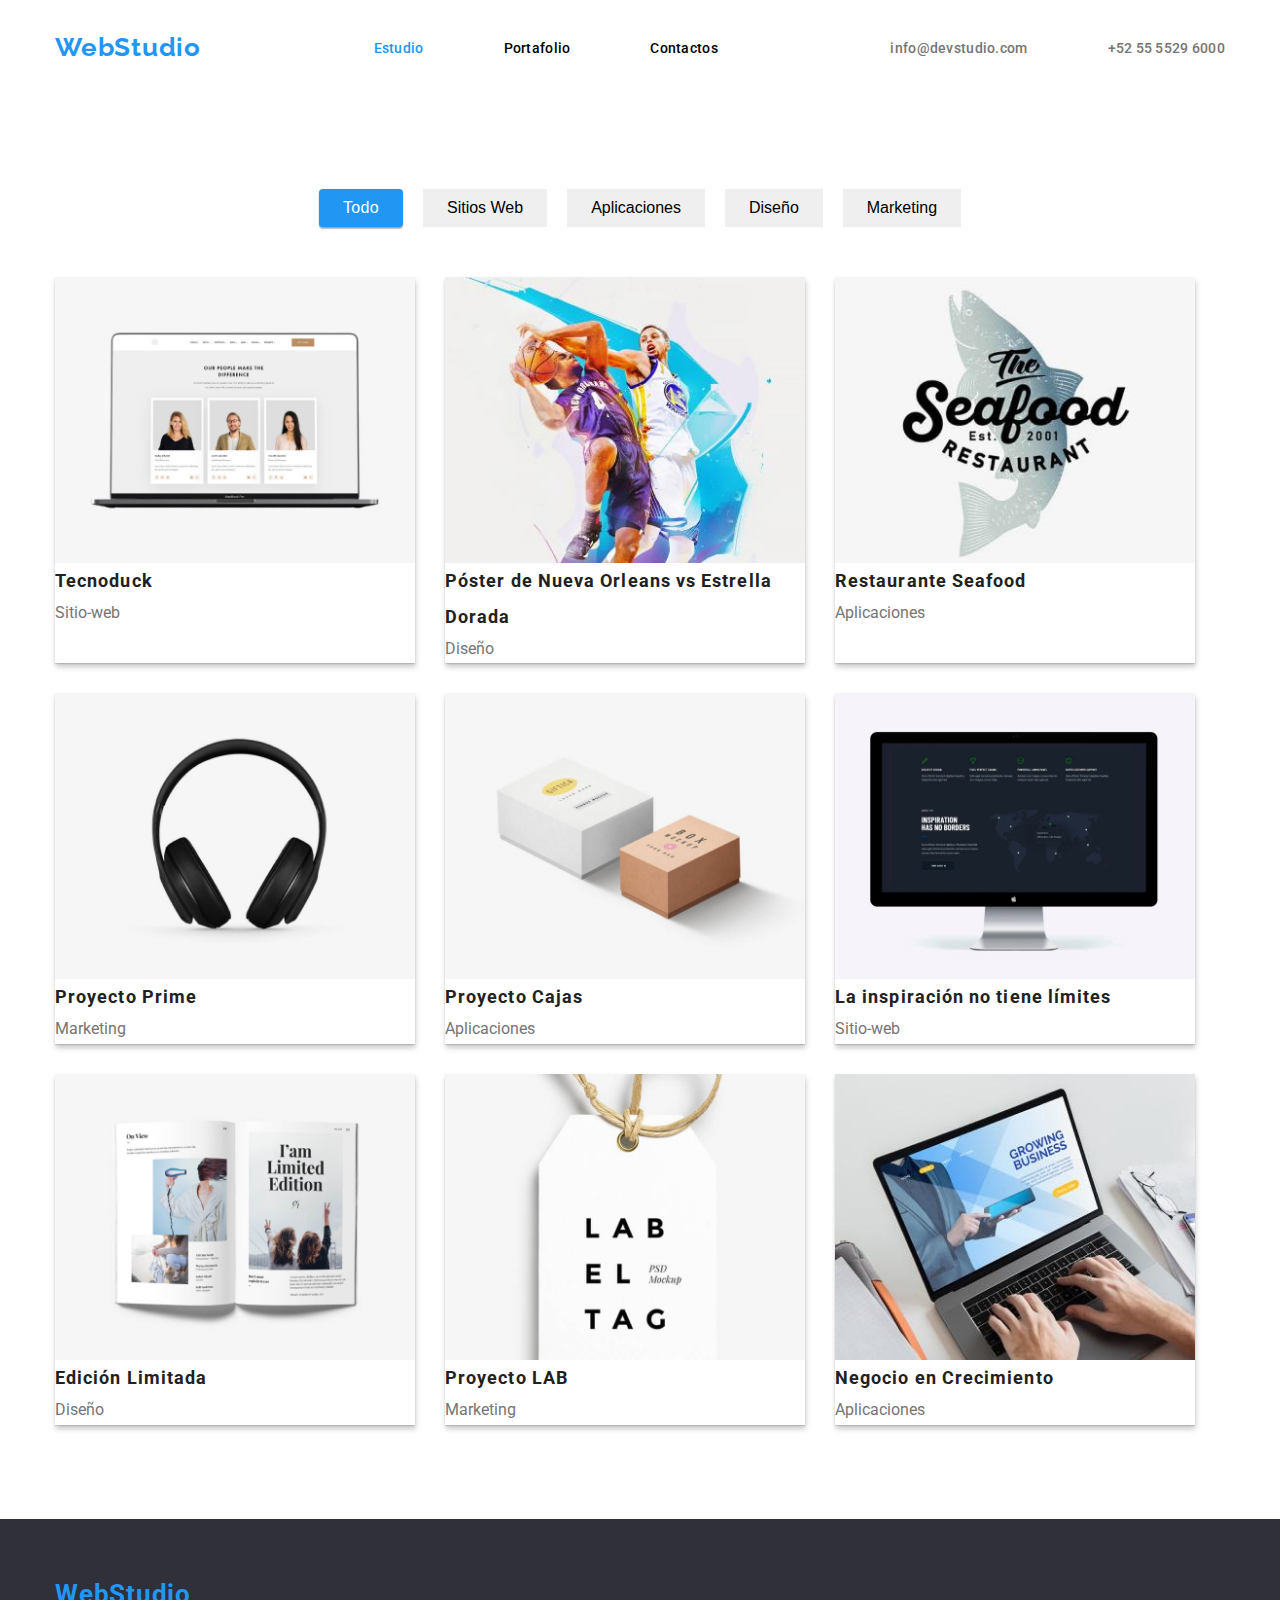
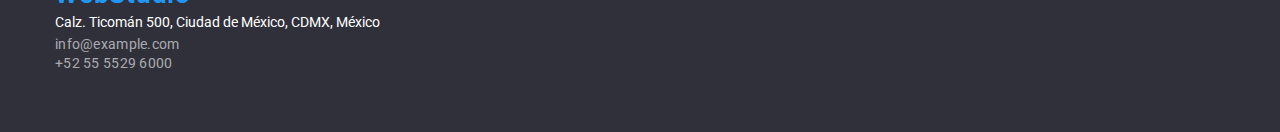
==== commit c5f505d2: "Correccion tarea 3" ====
--- a/portafolio.html
+++ b/portafolio.html
@@ -46,43 +46,43 @@
                 </li>
                 <li class="portafolio-item">
                     <img src="./images/image9.jpg" alt="poster" width="370">
-                    <h3>Póster de Nueva Orleans vs Estrella Dorada</h3>
-                    <p>Diseño</p>
+                    <h3 class="portafolio-title">Póster de Nueva Orleans vs Estrella Dorada</h3>
+                    <p class="portafolio-description">Diseño</p>
                 </li>
                 <li class="portafolio-item">
                     <img src="./images/image10.jpg" alt="logo de restaurante" width="370">
-                    <h3>Restaurante Seafood</h3>
-                    <p>Aplicaciones</p>
+                    <h3 class="portafolio-title">Restaurante Seafood</h3>
+                    <p class="portafolio-description">Aplicaciones</p>
                 </li>
                 <li class="portafolio-item">
                     <img src="./images/image11.jpg" alt="Audifonos" width="370">
-                    <h3>Proyecto Prime</h3>
-                    <p>Marketing</p>
+                    <h3 class="portafolio-title">Proyecto Prime</h3>
+                    <p class="portafolio-description">Marketing</p>
                 </li>
                 <li class="portafolio-item">
                     <img src="./images/image12.jpg" alt="poryecto-cajas" width="370">
-                    <h3>Proyecto Cajas</h3>
-                    <p>Aplicaciones</p>
+                    <h3 class="portafolio-title">Proyecto Cajas</h3>
+                    <p class="portafolio-description">Aplicaciones</p>
                 </li> 
                 <li class="portafolio-item">
                     <img src="./images/image13.jpg" alt="monitor" width="370">
-                    <h3>La inspiración no tiene límites</h3>
-                    <p>Sitio-web</p>
+                    <h3 class="portafolio-title">La inspiración no tiene límites</h3>
+                    <p class="portafolio-description">Sitio-web</p>
                 </li>
                 <li class="portafolio-item">
                     <img src="./images/image14.jpg" alt="Revista" width="370">
-                    <h3>Edición Limitada</h3>
-                    <p>Diseño</p>
+                    <h3 class="portafolio-title">Edición Limitada</h3>
+                    <p class="portafolio-description">Diseño</p>
                 </li>    
                 <li class="portafolio-item">
                     <img src="./images/image15.jpg" alt="Etiqueta" width="370">
-                    <h3>Proyecto LAB</h3>
-                    <p>Marketing</p>
+                    <h3 class="portafolio-title">Proyecto LAB</h3>
+                    <p class="portafolio-description">Marketing</p>
                 </li>    
                 <li class="portafolio-item">    
                     <img src="./images/imagen16.jpg" alt="laptop" width="370">
-                    <h3>Negocio en Crecimiento</h3>
-                    <p>Aplicaciones</p>
+                    <h3 class="portafolio-title">Negocio en Crecimiento</h3>
+                    <p class="portafolio-description">Aplicaciones</p>
                 </li>
             </ul>
             </div>
--- a/css/style.css
+++ b/css/style.css
@@ -2,7 +2,7 @@
 
 :root{
     --container-padding: calc((100% - 1200px)/2);
-    --primary-black-color:#212121; 
+    --primary-black-color:#212121;
     --primary-white-color: #ffffff;
     --primary-text-color: #757575;
 
@@ -48,7 +48,7 @@
     width: 1200px;
     padding-left: 15px;
     padding-right: 15px;
-    margin: 0 auto;  
+    margin: 0 auto;
 }
 .section{
     padding-top: 94px;
@@ -73,7 +73,7 @@
     gap: 100px;
     padding-top: 32px;
     padding-bottom: 32px;
-    
+
 }
 .nav-menu{
     display: flex;
@@ -131,37 +131,39 @@
     font-style: normal;
     font-weight: 900;
     font-size: 44px;
-    line-height: 1.36px;
+    line-height: 60px;
+    text-align: center;
     letter-spacing: 0.06em;
-    /* text-transform: uppercase; */
+    text-transform: uppercase;
     color: var(--primary-white-color);
     margin:20px auto;
 
     /* border:1px solid #000000; */
     /* box-sizing: border-box; */
-    /* width: 1600px;
-    height: 600px;
-    left: -4px;
-    top: 94px;
-    bottom: 94px; */
-
-}
-
-.title-button-primary { 
+     /* width: 1600px; */
+    /* height: 600px; */
+    /* left: -4px; */
+    /* top: 94px; */
+    /* bottom: 94px; */
+
+}
+
+.title-button-primary {
     font-style: normal;
     font-weight: 700px;
     font-size:16px;
-    line-height:1.87;
+    line-height: 30px;
     letter-spacing: 0.06em;
+    /* display: flex; */
+    align-items: center;
+    text-align: center;
     color: var(--primary-white-color);
     background:var(--accent-color);
 
-    /* display: flex;
+    padding: 10px 32px;
     flex-direction: row;
     justify-content: center;
-    align-items: center;
-    padding: 10px 32px;
-    gap: 10px; */
+    gap: 10px;
 }
 
 .feature-list {
@@ -202,11 +204,18 @@
     display: flex;
     gap: 30px;
 }
-.what-we-do-items { 
+.what-we-do-items {
     flex-basis: calc((100% - 90px) / 3 );
 }
 
 /* Seccion Album */
+
+img {
+	display: block;
+	max-width: 100%;
+	height: auto;
+}
+
 
 .album-list {
     display: flex;
@@ -248,7 +257,7 @@
 }
 .footbar {
     background-color: var(--background-dark-color);
-    padding: 60px 0;
+    padding: 60px 0px;
 }
 .footbar .logo-footer {
     font-style: normal;
@@ -263,8 +272,8 @@
     font-style: normal;
     font-weight: 400;
     font-size: 14px;
-    line-height: 1.7px;
-   
+    line-height: 24px;
+
     /* letter-spacing: 0.03em; */
 
     color: var(--primary-white-color);
@@ -283,7 +292,7 @@
 .address .contact:hover,
 .address .contact:focus {
     color: var(--accent-color)
-} 
+}
 
 /* Seccion Portafolio */
 
@@ -331,14 +340,19 @@
 .filter:hover {
     background-color: var(--accent-color);
 }
+
+
 .portafolio-list {
     display: flex;
     flex-wrap: wrap;
     gap: 30px;
 }
 
-.portafolio-item { 
-    flex-basis:calc((100% - 90px) / 3)
+.portafolio-item {
+    flex-basis:calc((100% - 90px) / 3);
+    /* border: 1px solid #EEEEEE; */
+    box-shadow: 0px 1px 1px rgba(0, 0, 0, 0.12), 0px 4px 4px rgba(0, 0, 0, 0.06), 1px 4px 6px rgba(0, 0, 0, 0.16);
+
 }
 
 .portafolio .current {
@@ -366,10 +380,11 @@
 }
 
 .portafolio .portafolio-title {
+    /* position: absolute; */
     font-style: normal;
     font-weight: 700;
     font-size: 18px;
-    line-height: 2;
+    line-height: 36px;
     letter-spacing: 0.06em;
     color: var(--primary-black-color)
 }
@@ -378,5 +393,10 @@
     font-weight: 400;
     font-size: 16px;
     line-height: 1.8;
-    color:var(--primary-white-color)
+    color:var(--primary-text-color)
+}
+img {
+	display: block;
+	max-width: 100%;
+	height: auto;
 }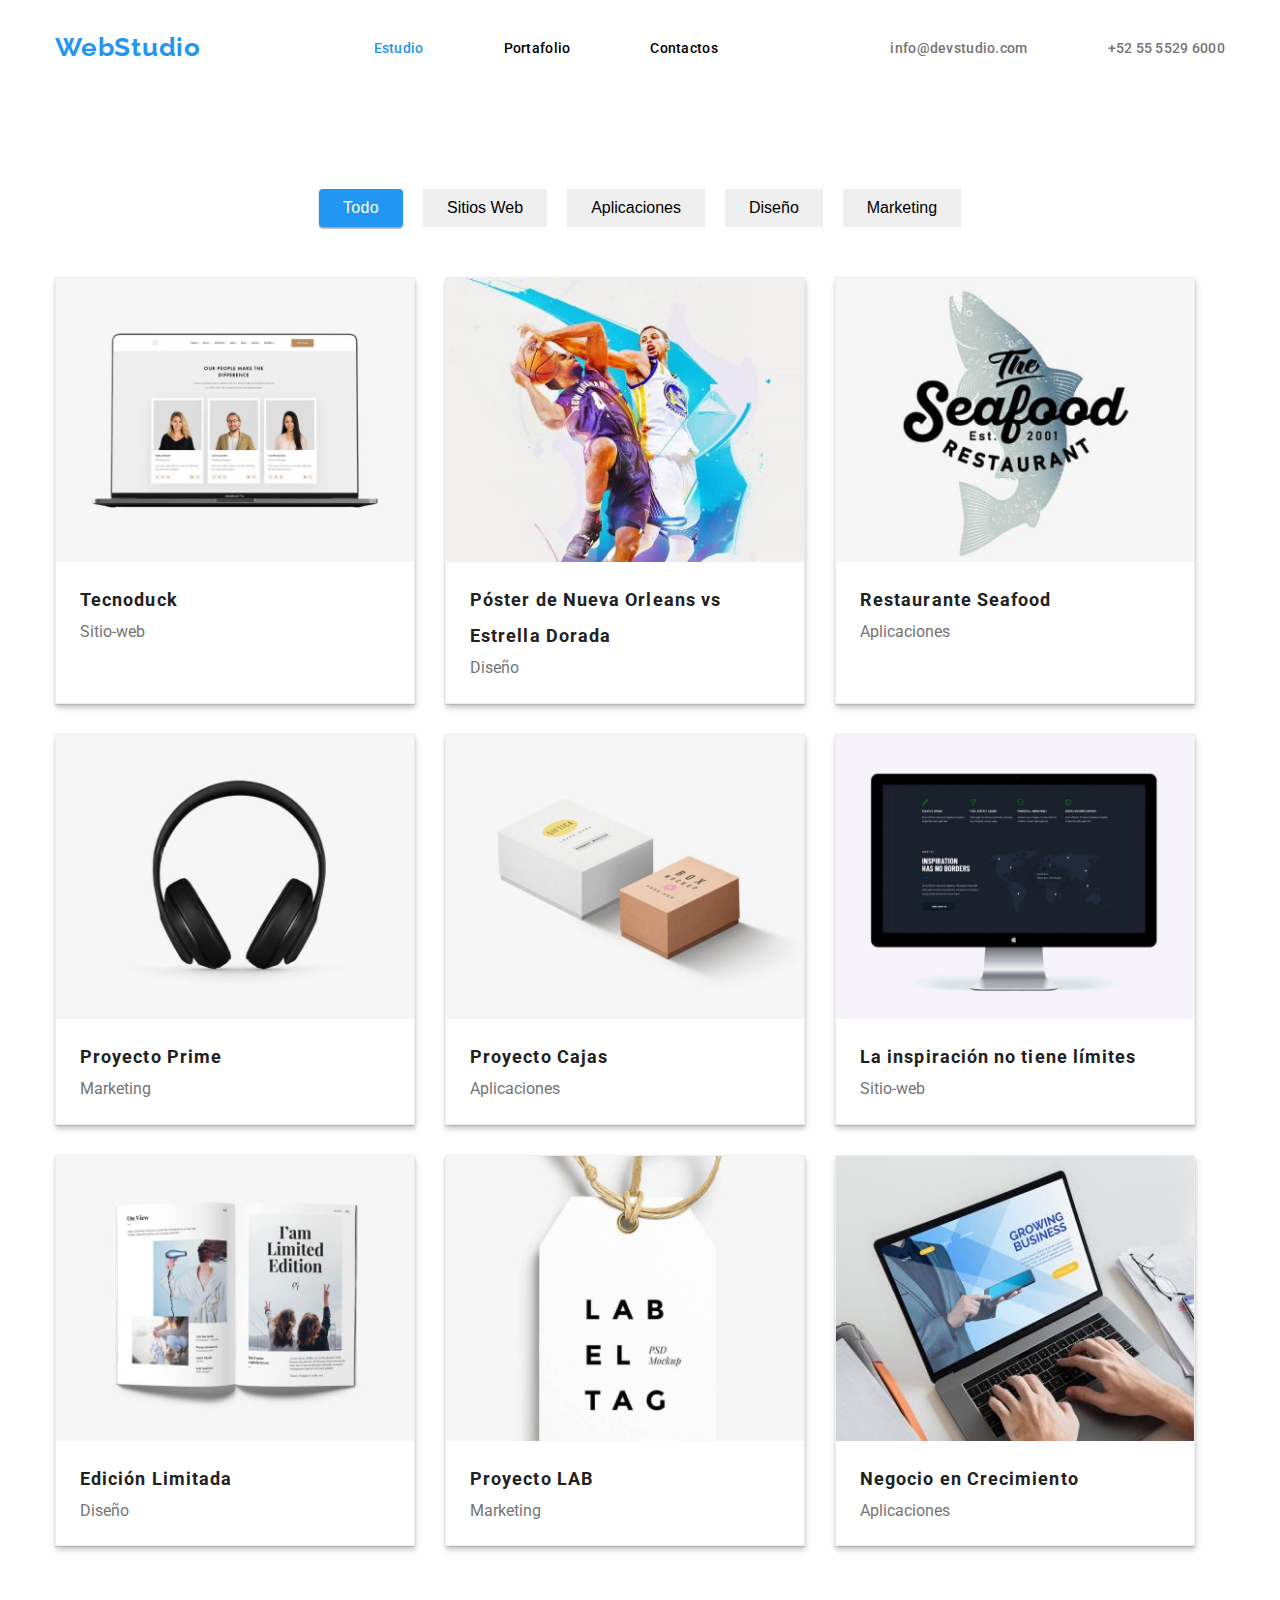
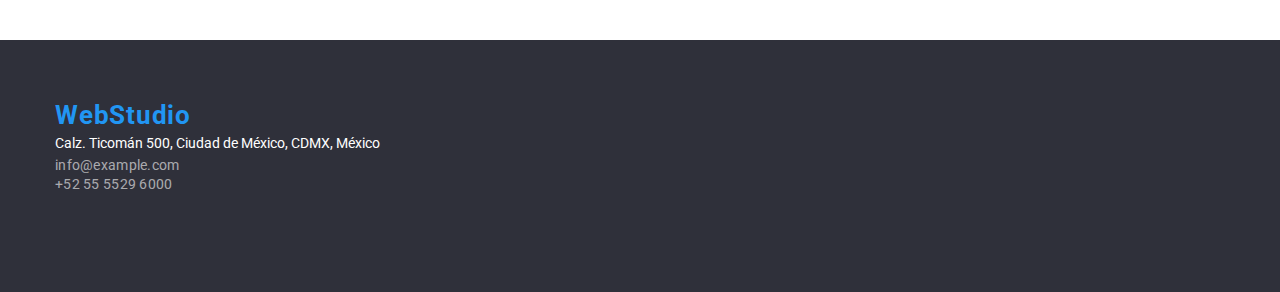
==== commit ec0dc79e: "Tarea 3" ====
--- a/portafolio.html
+++ b/portafolio.html
@@ -41,48 +41,66 @@
             <ul class="portafolio-list">
                 <li class="portafolio-item">
                     <img src="./images/image8.jpg" alt="laptop" width="370">
+                    <div class="portafolio-staff">
                     <h3 class="portafolio-title">Tecnoduck</h3>
                     <p class="portafolio-description">Sitio-web</p>
+                    </div>
                 </li>
                 <li class="portafolio-item">
                     <img src="./images/image9.jpg" alt="poster" width="370">
+                    <div class="portafolio-staff">
                     <h3 class="portafolio-title">Póster de Nueva Orleans vs Estrella Dorada</h3>
                     <p class="portafolio-description">Diseño</p>
+                    </div>
                 </li>
                 <li class="portafolio-item">
                     <img src="./images/image10.jpg" alt="logo de restaurante" width="370">
+                    <div class="portafolio-staff">
                     <h3 class="portafolio-title">Restaurante Seafood</h3>
                     <p class="portafolio-description">Aplicaciones</p>
+                    </div>
                 </li>
                 <li class="portafolio-item">
                     <img src="./images/image11.jpg" alt="Audifonos" width="370">
+                    <div class="portafolio-staff">
                     <h3 class="portafolio-title">Proyecto Prime</h3>
                     <p class="portafolio-description">Marketing</p>
+                </div>
                 </li>
                 <li class="portafolio-item">
                     <img src="./images/image12.jpg" alt="poryecto-cajas" width="370">
+                    <div class="portafolio-staff">
                     <h3 class="portafolio-title">Proyecto Cajas</h3>
                     <p class="portafolio-description">Aplicaciones</p>
+                    </div>
                 </li> 
                 <li class="portafolio-item">
                     <img src="./images/image13.jpg" alt="monitor" width="370">
+                    <div class="portafolio-staff">
                     <h3 class="portafolio-title">La inspiración no tiene límites</h3>
                     <p class="portafolio-description">Sitio-web</p>
+                    </div>
                 </li>
                 <li class="portafolio-item">
                     <img src="./images/image14.jpg" alt="Revista" width="370">
+                    <div class="portafolio-staff">
                     <h3 class="portafolio-title">Edición Limitada</h3>
                     <p class="portafolio-description">Diseño</p>
+                    </div>
                 </li>    
                 <li class="portafolio-item">
                     <img src="./images/image15.jpg" alt="Etiqueta" width="370">
+                    <div class="portafolio-staff">
                     <h3 class="portafolio-title">Proyecto LAB</h3>
                     <p class="portafolio-description">Marketing</p>
+                    </div>
                 </li>    
                 <li class="portafolio-item">    
                     <img src="./images/imagen16.jpg" alt="laptop" width="370">
+                    <div class="portafolio-staff">
                     <h3 class="portafolio-title">Negocio en Crecimiento</h3>
                     <p class="portafolio-description">Aplicaciones</p>
+                    </div>
                 </li>
             </ul>
             </div>
--- a/css/style.css
+++ b/css/style.css
@@ -1,402 +1,389 @@
 /*Encabezado*/
 
-:root{
-    --container-padding: calc((100% - 1200px)/2);
-    --primary-black-color:#212121;
-    --primary-white-color: #ffffff;
-    --primary-text-color: #757575;
-
-    --background-dark-color: #2f303a;
-
-    --accent-color: #2196f3;
+:root {
+  --container-padding: calc((100% - 1200px) / 2);
+  --primary-black-color: #212121;
+  --primary-white-color: #ffffff;
+  --primary-text-color: #757575;
+
+  --background-dark-color: #2f303a;
+
+  --accent-color: #2196f3;
 }
 
 * {
-    box-sizing: border-box;
-    margin: 0;
-    padding: 0;
-}
-
-body{
-    font-family: 'Roboto', 'Raleway', sans-serif;
-    color: var(----primary-black-color);
-}
-a{
-    text-decoration: none;
-}
-
-li{
-    list-style: none;
-}
-
-a{
-    text-decoration: none;
+  box-sizing: border-box;
+  margin: 0;
+  padding: 0;
+}
+
+body {
+  font-family: 'Roboto', 'Raleway', sans-serif;
+  color: var(----primary-black-color);
+}
+a {
+  text-decoration: none;
+}
+
+li {
+  list-style: none;
+}
+
+a {
+  text-decoration: none;
 }
 
 .header-title {
-    font-family: 'Raleway';
-    font-style: normal;
-    font-weight: 700;
-    font-size: 26px;
-    line-height: 31px;
-    text-align: right;
-    letter-spacing: 0.03em;
-    color:var(--accent-color);
+  font-family: 'Raleway';
+  font-style: normal;
+  font-weight: 700;
+  font-size: 26px;
+  line-height: 31px;
+  text-align: right;
+  letter-spacing: 0.03em;
+  color: var(--accent-color);
 }
 
 .container {
-    width: 1200px;
-    padding-left: 15px;
-    padding-right: 15px;
-    margin: 0 auto;
-}
-.section{
-    padding-top: 94px;
-    padding-bottom: 94px;
-    }
+  width: 1200px;
+  padding-left: 15px;
+  padding-right: 15px;
+  margin: 0 auto;
+}
+.section {
+  padding-top: 94px;
+  padding-bottom: 94px;
+}
 
 .subtitle {
-    font-style: normal;
-    font-weight: 700;
-    font-size: 36px;
-    line-height: 1.16;
-    text-align: center;
-    /* letter-spacing: 0.03em; */
-    color: var(----primary-black-color);
-    margin-bottom: 50px;
-}
-
-.header-container{
-    display: flex;
-    align-items: center;
-    justify-content: space-between;
-    gap: 100px;
-    padding-top: 32px;
-    padding-bottom: 32px;
-
-}
-.nav-menu{
-    display: flex;
-    align-items: center;
-    gap: 80px;
-}
-.contact-menu{
-    display: flex;
-    align-items: center;
-    gap: 80px;
-}
-.contact{
-    font-style: normal;
-    font-weight: 500;
-    font-size: 14px;
-    line-height: 16px;
-    letter-spacing: 0.02em;
-
-    color: var(--primary-text-color);
-}
-.menu-nav{
-    font-style: normal;
-    font-weight: 500;
-    font-size: 14px;
-    line-height: 16px;
-    letter-spacing: 0.02em;
-
-    color: var(----primary-black-color);
-}
-.current{
-    font-style: normal;
-    font-weight: 500;
-    font-size: 14px;
-    line-height: 16px;
-    letter-spacing: 0.02em;
-
-    color:var(--accent-color);
+  font-style: normal;
+  font-weight: 700;
+  font-size: 36px;
+  line-height: 1.16;
+  text-align: center;
+  /* letter-spacing: 0.03em; */
+  color: var(----primary-black-color);
+  margin-bottom: 50px;
+}
+
+.header-container {
+  display: flex;
+  align-items: center;
+  justify-content: space-between;
+  gap: 100px;
+  padding-top: 32px;
+  padding-bottom: 32px;
+}
+.nav-menu {
+  display: flex;
+  align-items: center;
+  gap: 80px;
+}
+.contact-menu {
+  display: flex;
+  align-items: center;
+  gap: 80px;
+}
+.contact {
+  font-style: normal;
+  font-weight: 500;
+  font-size: 14px;
+  line-height: 16px;
+  letter-spacing: 0.02em;
+
+  color: var(--primary-text-color);
+}
+.menu-nav {
+  font-style: normal;
+  font-weight: 500;
+  font-size: 14px;
+  line-height: 16px;
+  letter-spacing: 0.02em;
+
+  color: var(----primary-black-color);
+}
+.current {
+  font-style: normal;
+  font-weight: 500;
+  font-size: 14px;
+  line-height: 16px;
+  letter-spacing: 0.02em;
+
+  color: var(--accent-color);
 }
 .nav-menu .menu-nav:hover,
 .nav-menu .menu-nav:focus,
 .contact-menu .contact:hover,
-.contact-menu .contact:focus{
-    color:#2196F3;
+.contact-menu .contact:focus {
+  color: #2196f3;
 }
 
 /* Seccion Principal */
 
 .title {
-    background-color:var(--background-dark-color);
-    padding: 200px var(--container-padding);
-    text-align: center;
-}
-
- .title-1 {
-    font-style: normal;
-    font-weight: 900;
-    font-size: 44px;
-    line-height: 60px;
-    text-align: center;
-    letter-spacing: 0.06em;
-    text-transform: uppercase;
-    color: var(--primary-white-color);
-    margin:20px auto;
-
-    /* border:1px solid #000000; */
-    /* box-sizing: border-box; */
-     /* width: 1600px; */
-    /* height: 600px; */
-    /* left: -4px; */
-    /* top: 94px; */
-    /* bottom: 94px; */
-
+  background-color: var(--background-dark-color);
+  padding: 200px var(--container-padding);
+  text-align: center;
+}
+
+.title-1 {
+  font-style: normal;
+  font-weight: 900;
+  font-size: 44px;
+  line-height: 60px;
+  text-align: center;
+  letter-spacing: 0.06em;
+  text-transform: uppercase;
+  color: var(--primary-white-color);
+  margin: 20px auto;
+  width: 696px;
 }
 
 .title-button-primary {
-    font-style: normal;
-    font-weight: 700px;
-    font-size:16px;
-    line-height: 30px;
-    letter-spacing: 0.06em;
-    /* display: flex; */
-    align-items: center;
-    text-align: center;
-    color: var(--primary-white-color);
-    background:var(--accent-color);
-
-    padding: 10px 32px;
-    flex-direction: row;
-    justify-content: center;
-    gap: 10px;
+  font-family: 'roboto';
+  font-style: normal;
+  font-weight: 700px;
+  font-size: 16px;
+  line-height: 30px;
+  align-items: center;
+  text-align: center;
+  color: var(--primary-white-color);
+  background: var(--accent-color);
+  padding: 10px 32px;
+  border: none;
+  box-shadow: 0px 4px 4px rgba(0, 0, 0, 0.15);
+  border-radius: 4px;
 }
 
 .feature-list {
-    display: flex;
-    gap: 30px;
+  display: flex;
+  gap: 30px;
 }
 
 .feature-items {
-    flex-basis: calc((100% - 120px / 4));
-}
-
-.feature .feature-title {
-    font-style: normal;
-    font-weight: 700;
-    font-size: 14px;
-    line-height: 1.14;
-    /* letter-spacing: 0.03em; */
-    /* text-transform: uppercase; */
-    color: var(----primary-black-color);
-    margin-bottom: 10px;
+  flex-basis: calc((100% - 120px / 4));
+}
+
+.feature-title {
+  font-style: normal;
+  font-weight: 700;
+  font-size: 14px;
+  line-height: 1.14;
+  color: var(----primary-black-color);
+  margin-bottom: 10px;
 }
 
 .info-text {
-    font-family: 'Roboto';
-    font-style: normal;
-    font-weight: 400;
-    font-size: 14px;
-    line-height: 24px;
-    /* or 171% */
-
-    letter-spacing: 0.03em;
-
-    color: var(--primary-text-color);
-
+  font-family: 'Roboto';
+  font-style: normal;
+  font-weight: 400;
+  font-size: 14px;
+  line-height: 24px;
+  /* or 171% */
+
+  letter-spacing: 0.03em;
+
+  color: var(--primary-text-color);
 }
 /* Seccion 2 */
 .what-we-do-list {
-    display: flex;
-    gap: 30px;
+  display: flex;
+  gap: 30px;
 }
 .what-we-do-items {
-    flex-basis: calc((100% - 90px) / 3 );
+  flex-basis: calc((100% - 90px) / 3);
 }
 
 /* Seccion Album */
 
 img {
-	display: block;
-	max-width: 100%;
-	height: auto;
-}
-
+  display: block;
+  max-width: 100%;
+  height: auto;
+}
+
+.album {
+  background: #f5f4fa;
+}
 
 .album-list {
-    display: flex;
-    gap: 30px;
+  display: flex;
+  gap: 30px;
 }
 .album-item {
-    flex-basis: calc((100% - 120px) / 4);
-    box-shadow: 0px 1px 3px rgba(0, 0, 0, 0.12), 0px 1px 1px rgba(0, 0, 0, 0.14), 0px 2px 1px rgba(0, 0, 0, 0.2);
-    border-radius: 0px 0px 4px 4px;
-}
-
-.album .album-title {
-    font-style: normal;
-    font-weight: 500;
-    font-size: 16px;
-    line-height: 1.18;
-    color: var(----primary-black-color);
-    text-align: center;
-    margin-bottom: 10px;
-}
-
-.album .album-description {
-    font-style: normal;
-    font-weight: 400;
-    font-size: 16px;
-    line-height: 1.18;
-    color: var(--primary-text-color);
-    text-align: center;
-    margin-bottom: 10px;
+  flex-basis: calc((100% - 120px) / 4);
+  box-shadow: 0px 1px 3px rgba(0, 0, 0, 0.12), 0px 1px 1px rgba(0, 0, 0, 0.14),
+    0px 2px 1px rgba(0, 0, 0, 0.2);
+  border-radius: 0px 0px 4px 4px;
+}
+.staff {
+  padding: 30px 45px;
+}
+.album-title {
+  font-style: normal;
+  font-weight: 500;
+  font-size: 16px;
+  line-height: 1.18;
+  color: var(----primary-black-color);
+  text-align: center;
+  margin-bottom: 10px;
+}
+
+.album-description {
+  font-style: normal;
+  font-weight: 400;
+  font-size: 16px;
+  line-height: 1.18;
+  color: var(--primary-text-color);
+  text-align: center;
+  margin-bottom: 10px;
 }
 
 .button-container:hover {
-    box-sizing: border-box;
-    background:var(--accent-color);;
-    border: 1px solid #000000;
-    box-shadow: 0px 4px 4px rgba(0, 0, 0, 0.15);
-    border-radius: 4px;
-    cursor: pointer;
+  box-sizing: border-box;
+  background: var(--accent-color);
+  border: 1px solid #000000;
+  box-shadow: 0px 4px 4px rgba(0, 0, 0, 0.15);
+  border-radius: 4px;
+  cursor: pointer;
 }
 .footbar {
-    background-color: var(--background-dark-color);
-    padding: 60px 0px;
+  background-color: var(--background-dark-color);
+  padding: 60px 0px;
+  height: 252px;
 }
 .footbar .logo-footer {
-    font-style: normal;
-    font-weight: 700;
-    font-size: 26px;
-    line-height: 31px;
-    letter-spacing: 0.03em;
-
-    color: var(--accent-color);
+  font-style: normal;
+  font-weight: 700;
+  font-size: 26px;
+  line-height: 31px;
+  letter-spacing: 0.03em;
+
+  color: var(--accent-color);
 }
 .footbar .location {
-    font-style: normal;
-    font-weight: 400;
-    font-size: 14px;
-    line-height: 24px;
-
-    /* letter-spacing: 0.03em; */
-
-    color: var(--primary-white-color);
+  font-style: normal;
+  font-weight: 400;
+  font-size: 14px;
+  line-height: 24px;
+  color: var(--primary-white-color);
 }
 .footbar .contact {
-    font-style: normal;
-    font-weight: 400;
-    font-size: 14px;
-    line-height: 1.71px;
-    /* or 171% */
-    /* letter-spacing: 0.03em; */
-    color: rgba(255, 255, 255, 0.6);
-
+  font-style: normal;
+  font-weight: 400;
+  font-size: 14px;
+  line-height: 1.71px;
+  color: rgba(255, 255, 255, 0.6);
 }
 
 .address .contact:hover,
 .address .contact:focus {
-    color: var(--accent-color)
+  color: var(--accent-color);
 }
 
 /* Seccion Portafolio */
 
-.button-list{
-    display: flex;
-    align-items: center;
-    justify-content: center;
-    gap: 20px;
-    margin-bottom: 50px;
-}
-.buttons{
-    font-style: normal;
-    font-weight: 500;
-    font-size: 16px;
-    line-height: 1.6;
-    text-align: center;
-    color: var(--primary-white-color);
-    padding: 6px 24px;
-    border:none;
-    cursor: pointer;
-}
-
-
-.button{
-    font-style: normal;
-    font-weight: 500;
-    font-size: 16px;
-    line-height: 1.6;
-    text-align: center;
-    color:var(--primary-text-color)
+.button-list {
+  display: flex;
+  align-items: center;
+  justify-content: center;
+  gap: 20px;
+  margin-bottom: 50px;
+}
+.buttons {
+  font-style: normal;
+  font-weight: 500;
+  font-size: 16px;
+  line-height: 1.6;
+  text-align: center;
+  color: var(--primary-white-color);
+  padding: 6px 24px;
+  border: none;
+  cursor: pointer;
+}
+
+.button {
+  font-style: normal;
+  font-weight: 500;
+  font-size: 16px;
+  line-height: 1.6;
+  text-align: center;
+  color: var(--primary-text-color);
 }
 
 .filter {
-    font-style: normal;
-    font-weight: 500;
-    font-size: 16px;
-    line-height: 1.6;
-    text-align: center;
-    color: var(----primary-black-color);
-    padding: 6px 24px;
-    border:none;
-    cursor: pointer;
+  font-style: normal;
+  font-weight: 500;
+  font-size: 16px;
+  line-height: 1.6;
+  text-align: center;
+  color: var(----primary-black-color);
+  padding: 6px 24px;
+  border: none;
+  cursor: pointer;
 }
 
 .filter:hover {
-    background-color: var(--accent-color);
-}
-
+  background-color: var(--accent-color);
+}
 
 .portafolio-list {
-    display: flex;
-    flex-wrap: wrap;
-    gap: 30px;
+  display: flex;
+  flex-wrap: wrap;
+  gap: 30px;
 }
 
 .portafolio-item {
-    flex-basis:calc((100% - 90px) / 3);
-    /* border: 1px solid #EEEEEE; */
-    box-shadow: 0px 1px 1px rgba(0, 0, 0, 0.12), 0px 4px 4px rgba(0, 0, 0, 0.06), 1px 4px 6px rgba(0, 0, 0, 0.16);
-
-}
-
+  flex-basis: calc((100% - 90px) / 3);
+  border: 1px solid #eeeeee;
+  box-shadow: 0px 1px 1px rgba(0, 0, 0, 0.12), 0px 4px 4px rgba(0, 0, 0, 0.06),
+    1px 4px 6px rgba(0, 0, 0, 0.16);
+}
+.portafolio-staff {
+  padding: 20px 24px;
+}
 .portafolio .current {
-    font-weight: 500;
-    font-size: 16px;
-    line-height: 1.6;
-    color:var(--primary-white-color);
-
-    background: var(--accent-color);
-
-    box-shadow: 0px 1px 3px rgba(0, 0, 0, 0.12), 0px 1px 1px rgba(0, 0, 0, 0.14), 0px 2px 1px rgba(0, 0, 0, 0.2);
-    border-radius:4px;
-
+  font-weight: 500;
+  font-size: 16px;
+  line-height: 1.6;
+  color: var(--primary-white-color);
+
+  background: var(--accent-color);
+
+  box-shadow: 0px 1px 3px rgba(0, 0, 0, 0.12), 0px 1px 1px rgba(0, 0, 0, 0.14),
+    0px 2px 1px rgba(0, 0, 0, 0.2);
+  border-radius: 4px;
 }
 
 .portafolio .button {
-    font-style: normal;
-    font-weight: 500;
-    font-size: 16px;
-    line-height: 1.6;
-    color:var(--primary-black-color);
-
-    background: #FFFFFF;
-/* material shadow v1 */
+  font-style: normal;
+  font-weight: 500;
+  font-size: 16px;
+  line-height: 1.6;
+  color: var(--primary-black-color);
+
+  background: #ffffff;
+  /* material shadow v1 */
 }
 
 .portafolio .portafolio-title {
-    /* position: absolute; */
-    font-style: normal;
-    font-weight: 700;
-    font-size: 18px;
-    line-height: 36px;
-    letter-spacing: 0.06em;
-    color: var(--primary-black-color)
+  /* position: absolute; */
+  font-style: normal;
+  font-weight: 700;
+  font-size: 18px;
+  line-height: 36px;
+  letter-spacing: 0.06em;
+  color: var(--primary-black-color);
 }
 .portafolio .portafolio-description {
-    font-style: normal;
-    font-weight: 400;
-    font-size: 16px;
-    line-height: 1.8;
-    color:var(--primary-text-color)
+  font-style: normal;
+  font-weight: 400;
+  font-size: 16px;
+  line-height: 1.8;
+  color: var(--primary-text-color);
 }
 img {
-	display: block;
-	max-width: 100%;
-	height: auto;
-}+  display: block;
+  max-width: 100%;
+  height: auto;
+}
